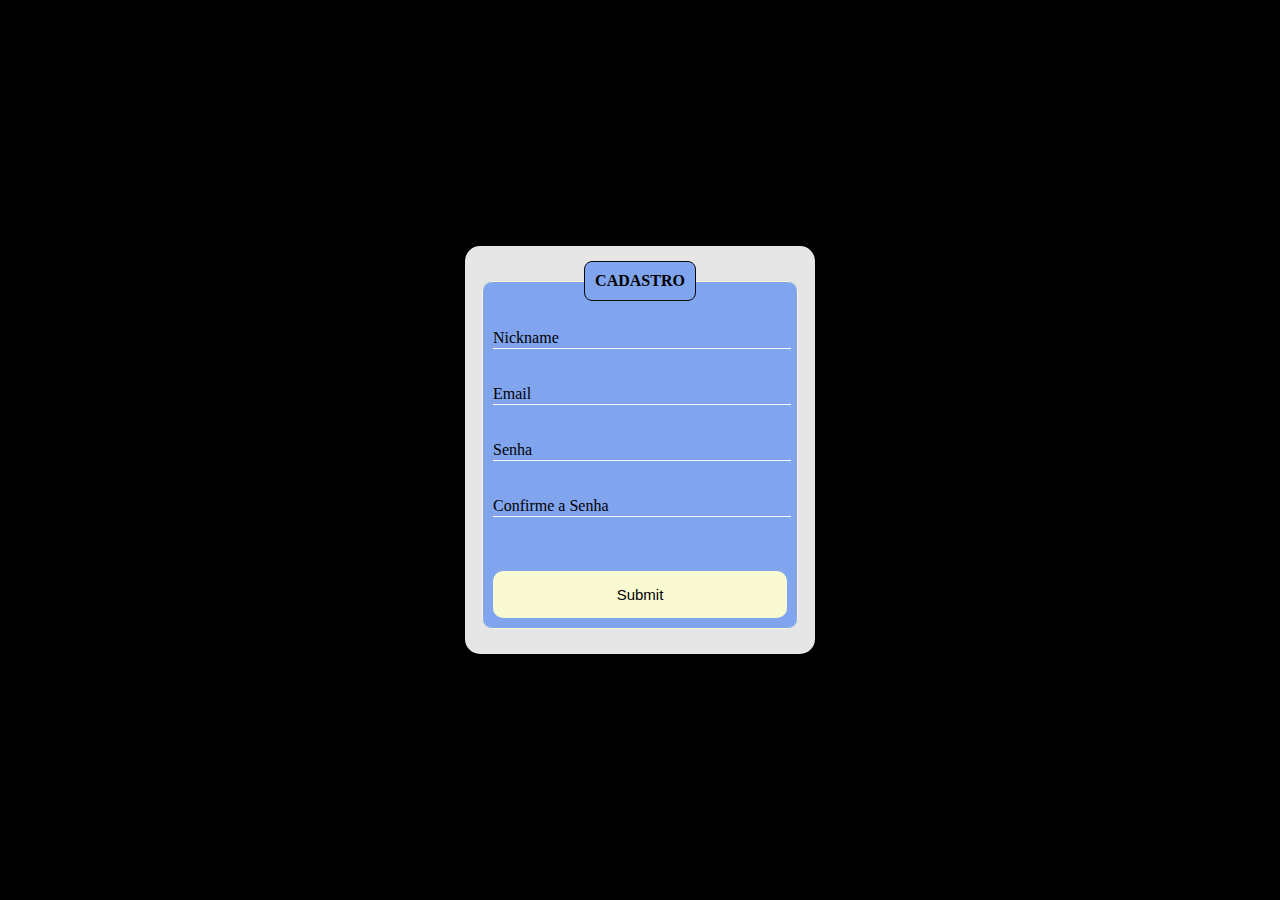
==== Html/Cadastro.html @ c1aab747 "Add registration HTML and CSS files" ====
<!DOCTYPE html>
<html lang="en">
<head>
    <meta charset="UTF-8">
    <meta name="viewport" content="width=device-width, initial-scale=1.0">
    <link rel="stylesheet" href="/Css/Cadastro.css">
    <title>Cadastro</title>
</head>
<body>
    <div class="box">
        <form action="">
            <fieldset class="borda">
                <legend class="meio"><b>CADASTRO</b></legend>
                <br>
                <div class="inputBox">
                    <input type="text" name="nickname" id="nickname" class="inputUser" required>
                    <label for="nickname" class="labelInput">Nickname</label>
                </div>
                <br><br>
                <div class="inputBox">
                    <input type="text" name="email" id="email" class="inputUser" required>
                    <label for="email" class="labelInput">Email</label>
                </div>
                <br><br>
                <div class="inputBox">
                    <input type="password" name="senha" id="senha" class="inputUser" required>
                    <label for="senha" class="labelInput">Senha</label>
                </div>
                <br><br>
                <div class="inputBox">
                  <input type="password" name="confirm_senha" id="confirm_senha" class="inputUser" required>
                  <label for="confirm_senha" class="labelInput">Confirme a Senha</label>
              </div>
              <br>

              <br><br>
              <input type="submit" name="submit" id="submit" class="Enviar" >
            </fieldset>
        </form>
    </div>
</body>
</html>
---- Css/Cadastro.css ----
body {
    background-color: black;
}
  .register-link {
    font-family: MedievalSharp;
  }
  .register-link:hover {
    color: rgb(255, 255, 255);
    text-decoration: underline;
  }
  .forgot-password {
    font-family: MedievalSharp;
    font-weight: bold;
    text-decoration: underline;
  }
  .forgot-password:hover {
    color: rgb(255, 255, 255);
    text-decoration: underline;
  }
  .box{
    color: rgb(0, 0, 0);
    position: absolute;
    top: 50%;
    left: 50%;
    transform: translate(-50%,-50%);
    background-color: rgba(255, 255, 255, 0.9);
    padding: 15px;
    border-radius: 15px;
    width: 25%;
  }
  .fieldset{
    border: 3px solid dodgerblue;
  }
  .meio {
    border: 1px solid #08090A;
    padding: 10px;
    text-align: center;
    background-color: #80A4ED;
    border-radius: 8px;
  }
  .inputBox{
    position: relative;
  }
  .inputUser{
    background: none;
    border: none;
    border-bottom: 1px solid #ffffff;
    outline: none;
    color: #ffffff;
    font-size: 15px;
    width: 100%;
    letter-spacing: 1px;
    font-family: MedievalSharp;
    background-color: none;
  }
  .labelInput{
    position: absolute;
    top: 0px;
    left: 0px;
    pointer-events: none;
    transition: .5s;
  }
  .inputUser:focus ~ .labelInput,
  .inputUser:valid ~ .labelInput{
    top: -20px;
    font-size: 12px;
    color: dodgerblue;
  }
  #data_nascimento{
    border: none;
    padding: 8px;
    border-radius: 10px;
    outline: none;
    font-size: 15px;
    background-color: lightgoldenrodyellow;
    cursor: pointer;
    transition: background-color 0.3s;
    transition: border-color 0.3s;
    transition: box-shadow 0.3s;
  
    &:focus {
      background-color: lightblue;
      border-color: lightblue;
      box-shadow: 0 0 5px lightblue;
    }
    &:hover {
      background-color: lightblue;
    }
  }
  #submit{
    background-color: white;
    width: 100%;
    border: none;
    padding: 15px;
    color: rgb(0, 0, 0);
    font-size: 15px;
    cursor: pointer;
    border-radius: 10px;
    background-color: lightgoldenrodyellow;
  }
  #submit:hover{
    background-image: linear-gradient(to right,lightgoldenrodyellow, rgb(234, 255, 0));
  }
  .medievalsharp-regular {
    font-family: "MedievalSharp", cursive;
    font-weight: 400;
    font-style: normal;
  }
  .titulo {
    text-align: center;
  }
  .register-link {
    color: lightgoldenrodyellow;
    font-size: 15px;
    margin-top: 10px;
    text-decoration: none;
    font-family: MedievalSharp;
    letter-spacing: 1px;
    transition: color 0.3s ease;
    cursor: pointer; 
    &:hover {
      color: white;
    }
    &:active {
      color: lightgray;
    }
    &:focus {
      outline: none;
    }
  }
  .forgot-password {
    color: lightgoldenrodyellow;
    font-size: 15px;
    text-decoration: none;
    margin-top: 10px;
    font-family: MedievalSharp;
    letter-spacing: 1px;
    transition: color 0.3s ease;
    cursor: pointer; 
    &:hover {
      color: white;
    }
    &:active {
      color: lightgray;
    }
    &:focus {
      outline: none;
    }
  }
  .borda {
    border: 1px solid lightgoldenrodyellow;
    padding: 10px;
    background-color: #80A4ED;
    border-radius: 10px;
    margin-bottom: 10px;
  }
  .Enviar {
    background-color: lightgoldenrodyellow;
    width: 100%;
    border: none;
    padding: 15px;
    color: rgb(0, 0, 0);
    font-size: 15px;
    cursor: pointer;
    border-radius: 10px;
    background-color: lightgoldenrodyellow;
  }
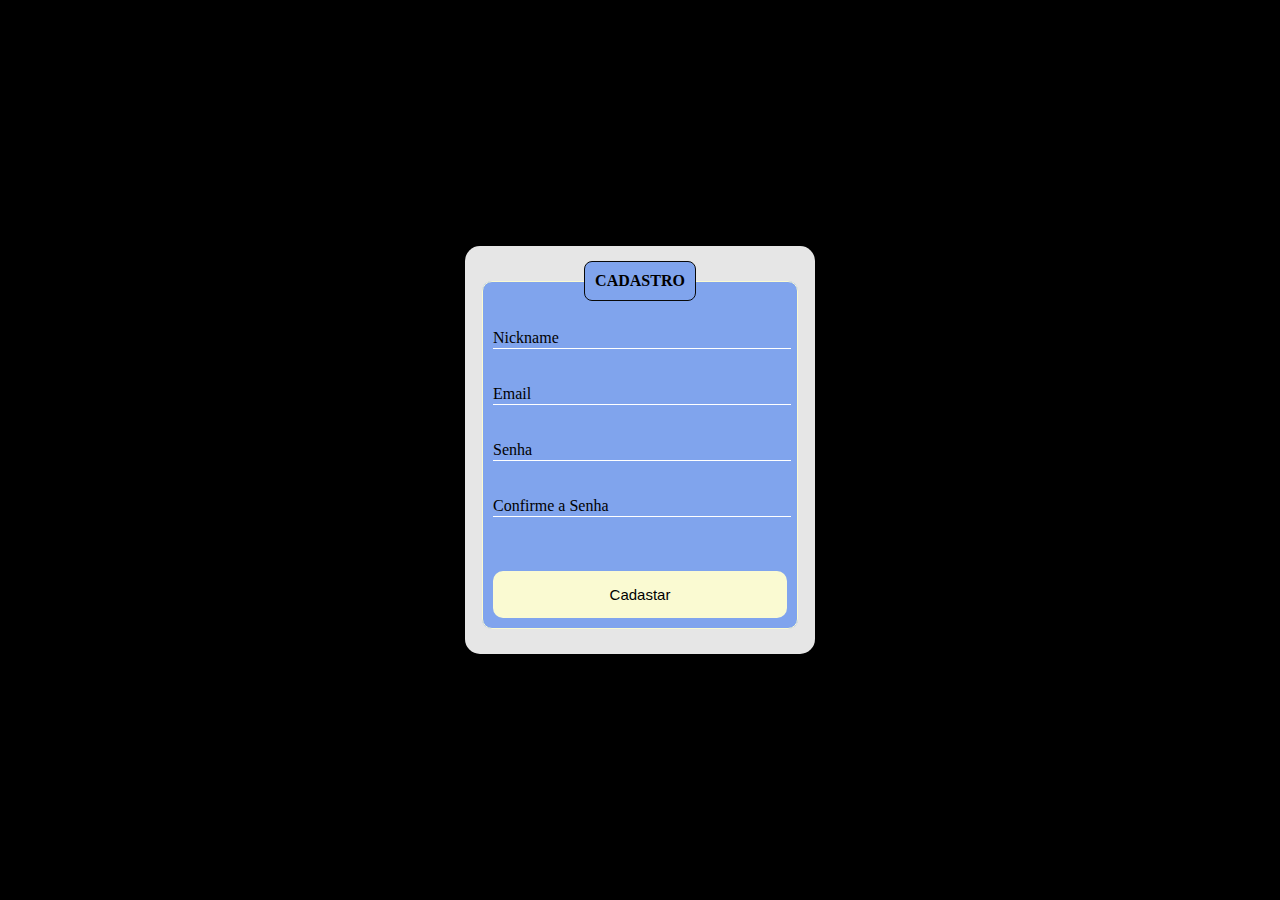
==== commit d456beee: "Replace submit input with button for improved accessibility in Cadastro form" ====
--- a/Html/Cadastro.html
+++ b/Html/Cadastro.html
@@ -34,7 +34,7 @@
               <br>
 
               <br><br>
-              <input type="submit" name="submit" id="submit" class="Enviar" >
+              <button type="submit" name="submit" id="submit" class="Enviar">Cadastar</button> 
             </fieldset>
         </form>
     </div>
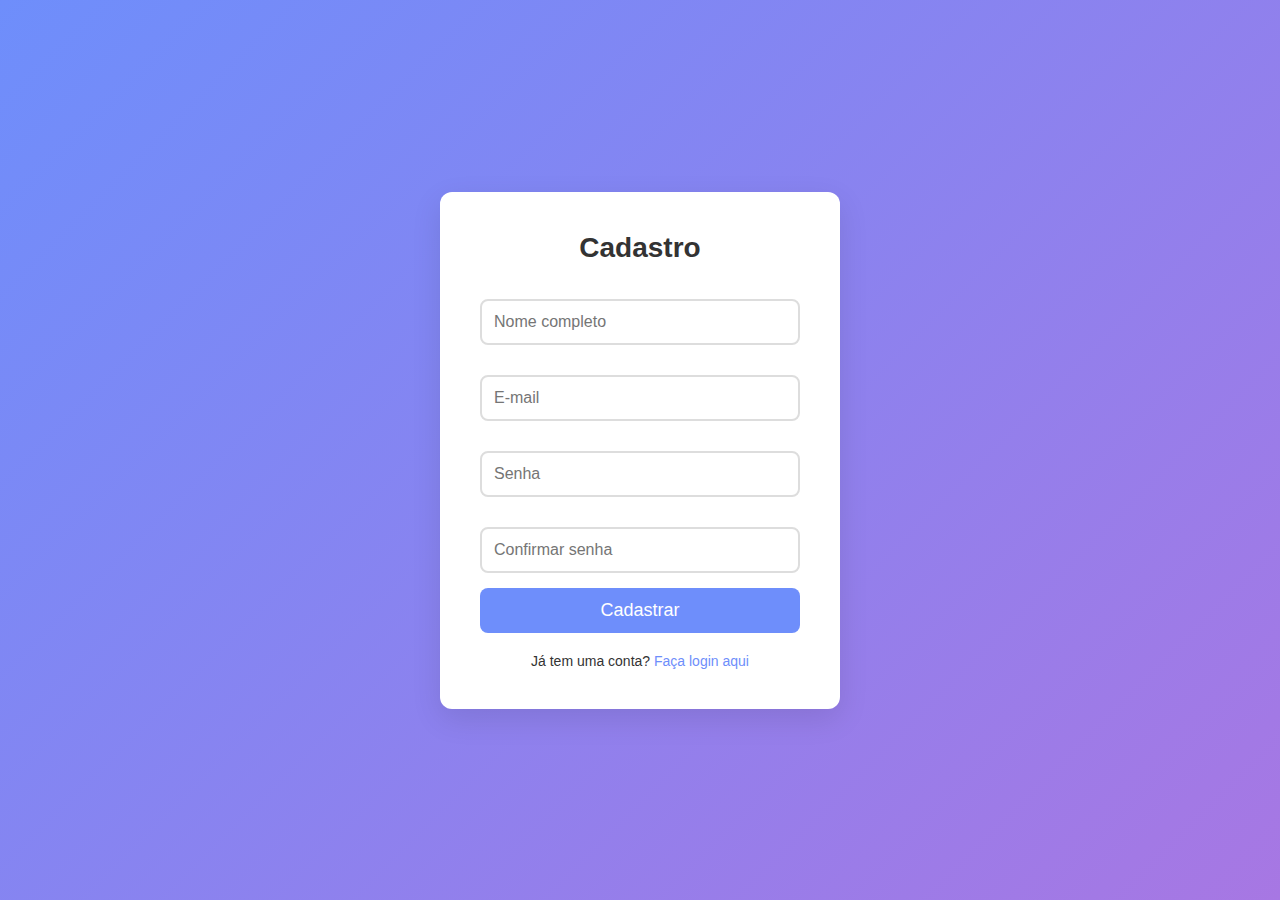
==== commit 7f03726a: "Refactor Cadastro and Login pages with updated HTML structure and CSS styles for improved design and" ====
--- a/Html/Cadastro.html
+++ b/Html/Cadastro.html
@@ -1,42 +1,23 @@
+<!-- index.html -->
 <!DOCTYPE html>
-<html lang="en">
+<html lang="pt-BR">
 <head>
-    <meta charset="UTF-8">
-    <meta name="viewport" content="width=device-width, initial-scale=1.0">
-    <link rel="stylesheet" href="/Css/Cadastro.css">
-    <title>Cadastro</title>
+  <meta charset="UTF-8">
+  <meta name="viewport" content="width=device-width, initial-scale=1.0">
+  <title>Tela de Cadastro</title>
+  <link rel="stylesheet" href="/Css/Cadastro.css">
 </head>
 <body>
-    <div class="box">
-        <form action="">
-            <fieldset class="borda">
-                <legend class="meio"><b>CADASTRO</b></legend>
-                <br>
-                <div class="inputBox">
-                    <input type="text" name="nickname" id="nickname" class="inputUser" required>
-                    <label for="nickname" class="labelInput">Nickname</label>
-                </div>
-                <br><br>
-                <div class="inputBox">
-                    <input type="text" name="email" id="email" class="inputUser" required>
-                    <label for="email" class="labelInput">Email</label>
-                </div>
-                <br><br>
-                <div class="inputBox">
-                    <input type="password" name="senha" id="senha" class="inputUser" required>
-                    <label for="senha" class="labelInput">Senha</label>
-                </div>
-                <br><br>
-                <div class="inputBox">
-                  <input type="password" name="confirm_senha" id="confirm_senha" class="inputUser" required>
-                  <label for="confirm_senha" class="labelInput">Confirme a Senha</label>
-              </div>
-              <br>
-
-              <br><br>
-              <button type="submit" name="submit" id="submit" class="Enviar">Cadastar</button> 
-            </fieldset>
-        </form>
-    </div>
+  <div class="signup-container">
+    <h2>Cadastro</h2>
+    <form action="#" method="POST">
+      <input type="text" class="input-field" placeholder="Nome completo" required>
+      <input type="email" class="input-field" placeholder="E-mail" required>
+      <input type="password" class="input-field" placeholder="Senha" required>
+      <input type="password" class="input-field" placeholder="Confirmar senha" required>
+      <button type="submit" class="signup-button">Cadastrar</button>
+    </form>
+    <p class="login-link">Já tem uma conta? <a href="http://127.0.0.1:5500/Html/Login.html">Faça login aqui</a></p>
+  </div>
 </body>
 </html>--- a/Css/Cadastro.css
+++ b/Css/Cadastro.css
@@ -1,168 +1,96 @@
+/* styles.css */
+* {
+  margin: 0;
+  padding: 0;
+  box-sizing: border-box;
+}
+
 body {
-    background-color: black;
+  font-family: 'Arial', sans-serif;
+  background: linear-gradient(135deg, #6e8efb, #a777e3);
+  height: 100vh;
+  display: flex;
+  justify-content: center;
+  align-items: center;
 }
-  .register-link {
-    font-family: MedievalSharp;
-  }
-  .register-link:hover {
-    color: rgb(255, 255, 255);
-    text-decoration: underline;
-  }
-  .forgot-password {
-    font-family: MedievalSharp;
-    font-weight: bold;
-    text-decoration: underline;
-  }
-  .forgot-password:hover {
-    color: rgb(255, 255, 255);
-    text-decoration: underline;
-  }
-  .box{
-    color: rgb(0, 0, 0);
-    position: absolute;
-    top: 50%;
-    left: 50%;
-    transform: translate(-50%,-50%);
-    background-color: rgba(255, 255, 255, 0.9);
-    padding: 15px;
-    border-radius: 15px;
-    width: 25%;
-  }
-  .fieldset{
-    border: 3px solid dodgerblue;
-  }
-  .meio {
-    border: 1px solid #08090A;
-    padding: 10px;
-    text-align: center;
-    background-color: #80A4ED;
-    border-radius: 8px;
-  }
-  .inputBox{
-    position: relative;
-  }
-  .inputUser{
-    background: none;
-    border: none;
-    border-bottom: 1px solid #ffffff;
-    outline: none;
-    color: #ffffff;
-    font-size: 15px;
-    width: 100%;
-    letter-spacing: 1px;
-    font-family: MedievalSharp;
-    background-color: none;
-  }
-  .labelInput{
-    position: absolute;
-    top: 0px;
-    left: 0px;
-    pointer-events: none;
-    transition: .5s;
-  }
-  .inputUser:focus ~ .labelInput,
-  .inputUser:valid ~ .labelInput{
-    top: -20px;
-    font-size: 12px;
-    color: dodgerblue;
-  }
-  #data_nascimento{
-    border: none;
-    padding: 8px;
-    border-radius: 10px;
-    outline: none;
-    font-size: 15px;
-    background-color: lightgoldenrodyellow;
-    cursor: pointer;
-    transition: background-color 0.3s;
-    transition: border-color 0.3s;
-    transition: box-shadow 0.3s;
-  
-    &:focus {
-      background-color: lightblue;
-      border-color: lightblue;
-      box-shadow: 0 0 5px lightblue;
-    }
-    &:hover {
-      background-color: lightblue;
-    }
-  }
-  #submit{
-    background-color: white;
-    width: 100%;
-    border: none;
-    padding: 15px;
-    color: rgb(0, 0, 0);
-    font-size: 15px;
-    cursor: pointer;
-    border-radius: 10px;
-    background-color: lightgoldenrodyellow;
-  }
-  #submit:hover{
-    background-image: linear-gradient(to right,lightgoldenrodyellow, rgb(234, 255, 0));
-  }
-  .medievalsharp-regular {
-    font-family: "MedievalSharp", cursive;
-    font-weight: 400;
-    font-style: normal;
-  }
-  .titulo {
-    text-align: center;
-  }
-  .register-link {
-    color: lightgoldenrodyellow;
-    font-size: 15px;
-    margin-top: 10px;
-    text-decoration: none;
-    font-family: MedievalSharp;
-    letter-spacing: 1px;
-    transition: color 0.3s ease;
-    cursor: pointer; 
-    &:hover {
-      color: white;
-    }
-    &:active {
-      color: lightgray;
-    }
-    &:focus {
-      outline: none;
-    }
-  }
-  .forgot-password {
-    color: lightgoldenrodyellow;
-    font-size: 15px;
-    text-decoration: none;
-    margin-top: 10px;
-    font-family: MedievalSharp;
-    letter-spacing: 1px;
-    transition: color 0.3s ease;
-    cursor: pointer; 
-    &:hover {
-      color: white;
-    }
-    &:active {
-      color: lightgray;
-    }
-    &:focus {
-      outline: none;
-    }
-  }
-  .borda {
-    border: 1px solid lightgoldenrodyellow;
-    padding: 10px;
-    background-color: #80A4ED;
-    border-radius: 10px;
-    margin-bottom: 10px;
-  }
-  .Enviar {
-    background-color: lightgoldenrodyellow;
-    width: 100%;
-    border: none;
-    padding: 15px;
-    color: rgb(0, 0, 0);
-    font-size: 15px;
-    cursor: pointer;
-    border-radius: 10px;
-    background-color: lightgoldenrodyellow;
-  }
- +
+.signup-container {
+  background-color: #ffffff;
+  padding: 40px;
+  border-radius: 12px;
+  box-shadow: 0px 10px 30px rgba(0, 0, 0, 0.1);
+  width: 100%;
+  max-width: 400px;
+  text-align: center;
+}
+
+.signup-container h2 {
+  font-size: 28px;
+  color: #333333;
+  margin-bottom: 20px;
+}
+
+.input-field {
+  width: 100%;
+  padding: 12px;
+  margin: 15px 0;
+  border: 2px solid #ddd;
+  border-radius: 8px;
+  font-size: 16px;
+  transition: all 0.3s ease;
+  position: relative;
+  overflow: hidden;
+}
+
+.input-field::before {
+  content: '';
+  position: absolute;
+  top: 0;
+  left: -100%;
+  width: 100%;
+  height: 100%;
+  background: rgba(110, 142, 251, 0.2);
+  transition: left 0.5s ease;
+  z-index: -1;
+}
+
+.input-field:focus::before,
+.input-field:hover::before {
+  left: 0;
+}
+
+.input-field:focus {
+  border-color: #6e8efb;
+  outline: none;
+}
+
+.signup-button {
+  width: 100%;
+  padding: 12px;
+  background-color: #6e8efb;
+  border: none;
+  border-radius: 8px;
+  font-size: 18px;
+  color: #fff;
+  cursor: pointer;
+  transition: background-color 0.3s ease;
+}
+
+.signup-button:hover {
+  background-color: #5a7de2;
+}
+
+.login-link {
+  margin-top: 20px;
+  font-size: 14px;
+  color: #333333;
+}
+
+.login-link a {
+  color: #6e8efb;
+  text-decoration: none;
+}
+
+.login-link a:hover {
+  text-decoration: underline;
+}